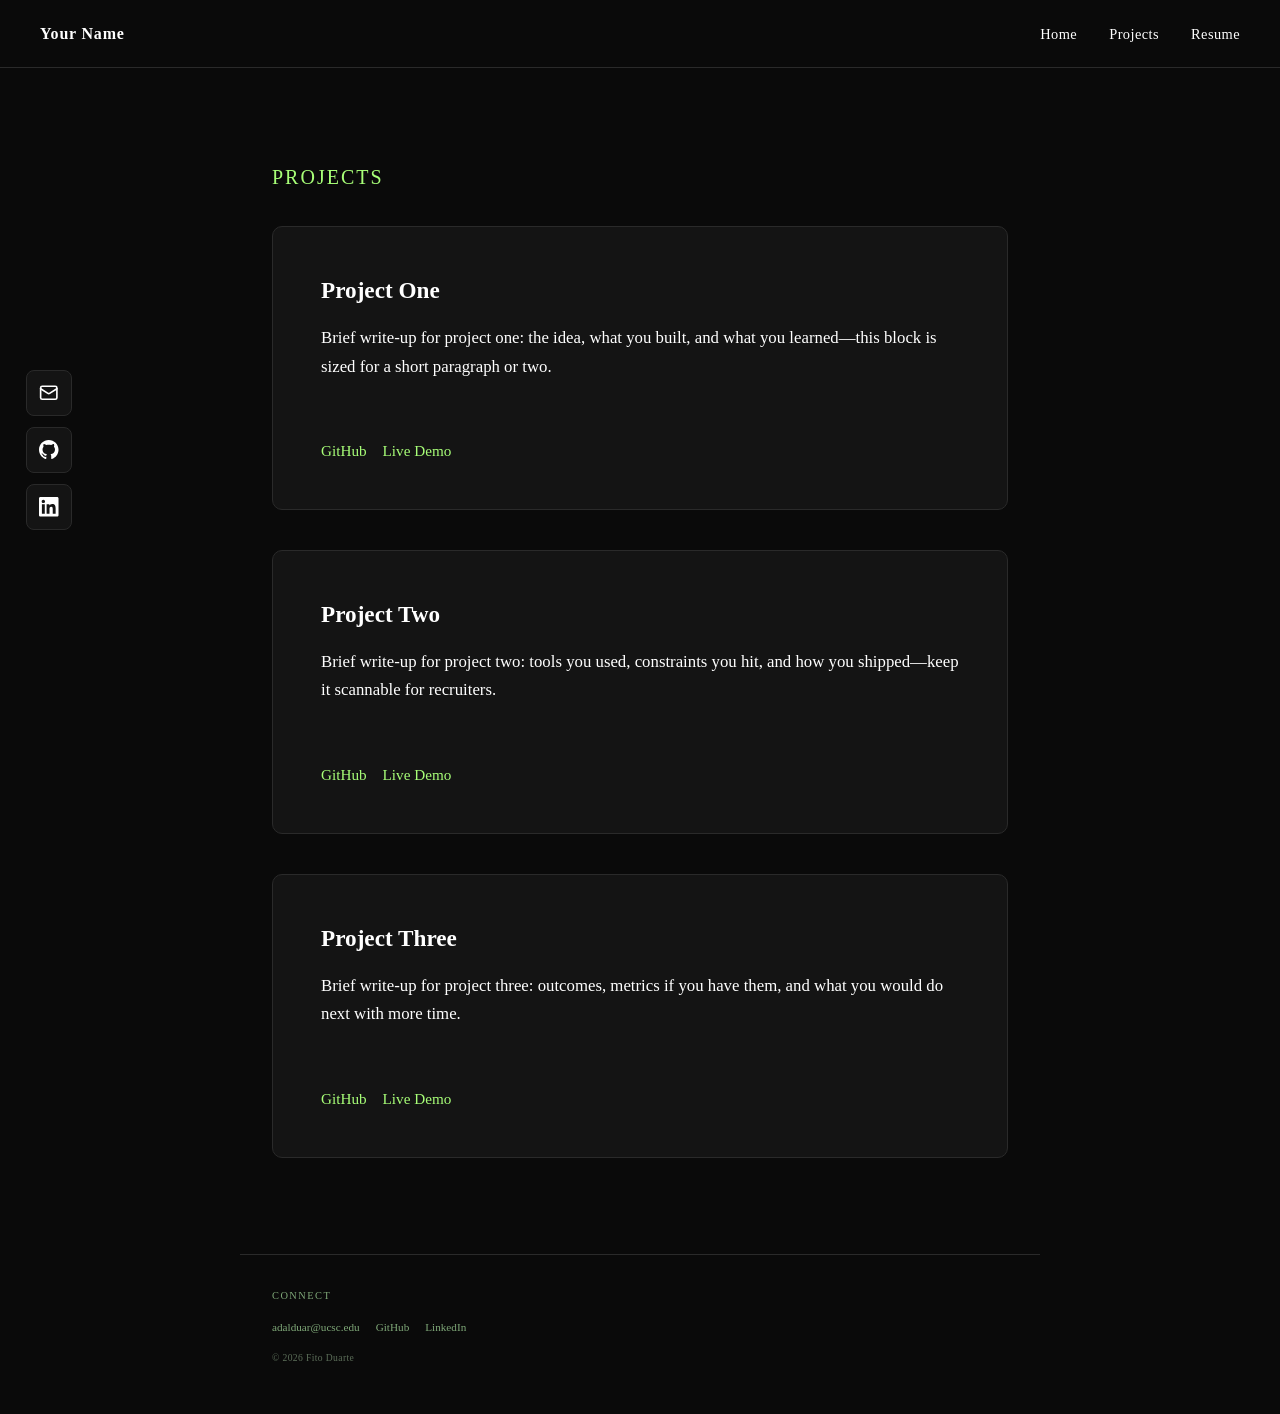
==== projects.html @ a1b9959f "Initial commit" ====
<!DOCTYPE html>
<html lang="en">
<head>
  <meta charset="UTF-8" />
  <meta name="viewport" content="width=device-width, initial-scale=1.0" />
  <title>Your Name — Projects</title>
  <link rel="stylesheet" href="style.css" />
</head>
<body class="page-projects">

<nav>
  <div class="nav-name"><a href="index.html">Your Name</a></div>
  <ul class="nav-links">
    <li><a href="index.html">Home</a></li>
    <li><a href="projects.html" class="active">Projects</a></li>
    <li><a href="resume.html">Resume</a></li>
  </ul>
</nav>

<div class="hero-connect hero-connect--dock" aria-label="Social links">
  <a class="hero-connect-link" href="mailto:adalduar@ucsc.edu" aria-label="Email">
    <svg xmlns="http://www.w3.org/2000/svg" viewBox="0 0 24 24" fill="none" stroke="currentColor" stroke-width="2" stroke-linecap="round" stroke-linejoin="round" aria-hidden="true"><rect width="20" height="16" x="2" y="4" rx="2"/><path d="m22 7-8.97 5.7a1.94 1.94 0 0 1-2.06 0L2 7"/></svg>
  </a>
  <a class="hero-connect-link" href="https://github.com/adalduar" target="_blank" rel="noopener noreferrer" aria-label="GitHub">
    <svg xmlns="http://www.w3.org/2000/svg" viewBox="0 0 24 24" fill="currentColor" aria-hidden="true"><path d="M12 0c-6.626 0-12 5.373-12 12 0 5.302 3.438 9.8 8.207 11.387.599.111.793-.261.793-.577v-2.234c-3.338.726-4.033-1.416-4.033-1.416-.546-1.387-1.333-1.756-1.333-1.756-1.089-.745.083-.729.083-.729 1.205.084 1.839 1.237 1.839 1.237 1.07 1.834 2.807 1.304 3.492.997.107-.775.418-1.305.762-1.604-2.665-.305-5.467-1.334-5.467-5.931 0-1.311.469-2.381 1.236-3.221-.124-.303-.535-1.524.117-3.176 0 0 1.008-.322 3.301 1.23.957-.266 1.983-.399 3.003-.404 1.02.005 2.047.138 3.006.404 2.291-1.552 3.297-1.23 3.297-1.23.653 1.653.242 2.874.118 3.176.77.84 1.235 1.911 1.235 3.221 0 4.609-2.807 5.624-5.479 5.921.43.372.823 1.102.823 2.222v3.293c0 .319.192.694.801.576 4.765-1.589 8.199-6.086 8.199-11.386 0-6.627-5.373-12-12-12z"/></svg>
  </a>
  <a class="hero-connect-link" href="https://www.linkedin.com/in/adalduar" target="_blank" rel="noopener noreferrer" aria-label="LinkedIn">
    <svg xmlns="http://www.w3.org/2000/svg" viewBox="0 0 24 24" fill="currentColor" aria-hidden="true"><path d="M20.447 20.452h-3.554v-5.569c0-1.328-.027-3.037-1.852-3.037-1.853 0-2.136 1.445-2.136 2.939v5.667H9.351V9h3.414v1.561h.046c.477-.9 1.637-1.85 3.37-1.85 3.601 0 4.267 2.37 4.267 5.455v6.286zM5.337 7.433c-1.144 0-2.063-.926-2.063-2.065 0-1.138.92-2.063 2.063-2.063 1.14 0 2.064.925 2.064 2.063 0 1.139-.925 2.065-2.064 2.065zm1.782 13.019H3.555V9h3.564v11.452zM22.225 0H1.771C.792 0 0 .774 0 1.729v20.542C0 23.227.792 24 1.771 24h20.451C23.2 24 24 23.227 24 22.271V1.729C24 .774 23.2 0 22.222 0h.003z"/></svg>
  </a>
</div>

<main>
  <div class="main-inner">
  <section id="projects">
    <h2>Projects</h2>
    <div class="project-grid">
      <article class="project-card" id="project-one">
        <h3>Project One</h3>
        <p class="project-summary">Brief write-up for project one: the idea, what you built, and what you learned—this block is sized for a short paragraph or two.</p>
        <div class="project-links">
          <a href="#">GitHub</a>
          <a href="#">Live Demo</a>
        </div>
      </article>
      <article class="project-card" id="project-two">
        <h3>Project Two</h3>
        <p class="project-summary">Brief write-up for project two: tools you used, constraints you hit, and how you shipped—keep it scannable for recruiters.</p>
        <div class="project-links">
          <a href="#">GitHub</a>
          <a href="#">Live Demo</a>
        </div>
      </article>
      <article class="project-card" id="project-three">
        <h3>Project Three</h3>
        <p class="project-summary">Brief write-up for project three: outcomes, metrics if you have them, and what you would do next with more time.</p>
        <div class="project-links">
          <a href="#">GitHub</a>
          <a href="#">Live Demo</a>
        </div>
      </article>
    </div>
  </section>
  </div>

  <footer class="site-footer">
    <h2 class="site-footer-title">Connect</h2>
    <ul class="site-footer-list">
      <li><a href="mailto:adalduar@ucsc.edu">adalduar@ucsc.edu</a></li>
      <li><a href="https://github.com/adalduar" target="_blank" rel="noopener noreferrer">GitHub</a></li>
      <li><a href="https://www.linkedin.com/in/adalduar" target="_blank" rel="noopener noreferrer">LinkedIn</a></li>
    </ul>
    <p class="site-footer-copy">© 2026 Fito Duarte</p>
  </footer>
</main>

<script src="script.js" defer></script>
</body>
</html>
---- style.css ----
/* ── Reset & Base ── */
* {
    margin: 0;
    padding: 0;
    box-sizing: border-box;
}

:root {
    --bg: #0a0a0a;
    --surface: #141414;
    --border: #2a2a2a;
    --text: #ffffff;
    --muted: #ffffff;
    --accent: #a8ff78;
    --connect: #7fa878;
    --connect-hover: #9bc49a;
    --connect-faint: #5c6e59;
}

html {
    scroll-behavior: smooth;
    height: 100%;
}

@media (prefers-reduced-motion: reduce) {
    html {
        scroll-behavior: auto;
    }

    .main-inner {
        animation: none;
        opacity: 1;
        transform: none;
    }

    main {
        opacity: 1;
        transform: none;
    }

    main.main--exiting {
        transition: none;
    }
}

body {
    background-color: var(--bg);
    color: var(--text);
    font-family: 'Bookman', serif;
    font-size: 16px;
    line-height: 1.7;
    min-height: 100%;
    min-height: 100dvh;
    display: flex;
    flex-direction: column;
}

/* ── Nav ── */
nav {
    position: fixed;
    top: 0;
    left: 0;
    right: 0;
    display: flex;
    justify-content: space-between;
    align-items: center;
    padding: 1.25rem 2.5rem;
    background-color: var(--bg);
    border-bottom: 1px solid var(--border);
    z-index: 100;
}

.nav-name {
    font-size: 1rem;
    font-weight: bold;
    letter-spacing: 0.05em;
}

.nav-name a {
    color: var(--text);
    text-decoration: none;
    transition: color 0.2s;
}

.nav-name a:hover {
    color: var(--accent);
}

.nav-links {
    list-style: none;
    display: flex;
    gap: 2rem;
}

.nav-links a {
    color: var(--text);
    text-decoration: none;
    font-size: 0.9rem;
    letter-spacing: 0.03em;
    transition: color 0.2s;
}

.nav-links a:hover {
    color: var(--accent);
}

@keyframes content-fade-in {
    from {
        opacity: 0;
        transform: translateY(10px);
    }
    to {
        opacity: 1;
        transform: translateY(0);
    }
}

main {
    flex: 1 0 auto;
    display: flex;
    flex-direction: column;
    min-height: 100vh;
    min-height: 100dvh;
    transition: opacity 0.14s ease-out, transform 0.14s ease-out;
}

.main-inner {
    animation: content-fade-in 0.22s ease-out both;
}

main.main--exiting {
    opacity: 0;
    transform: translateY(8px);
    pointer-events: none;
}

/* ── Sections ── */
section {
    max-width: 800px;
    margin: 0 auto;
    padding: 6rem 2rem;
}

main section:first-of-type {
    padding-top: 10rem;
}

h1 {
    font-size: 3rem;
    font-weight: normal;
    margin-bottom: 1rem;
    line-height: 1.2;
}

h2 {
    font-size: 1.25rem;
    font-weight: normal;
    margin-bottom: 2rem;
    color: var(--accent);
    letter-spacing: 0.1em;
    text-transform: uppercase;
}

h3 {
    font-size: 1.1rem;
    margin-bottom: 0.5rem;
}

p {
    color: var(--muted);
    max-width: 560px;
}

.accent {
    color: var(--accent);
}

#home h1 {
    font-size: 3.35rem;
    margin-bottom: 0.35rem;
    line-height: 1.15;
}

/* Minimal terminal-style box (reuse: wrap a <pre> in .terminal-box) */
.terminal-box {
    margin-top: 1.75rem;
    margin-left: 1.25rem;
    max-width: 36rem;
    background: transparent;
}

.terminal-box__body {
    margin: 0;
    padding: 0;
    font-family: ui-monospace, 'Cascadia Code', 'Source Code Pro', Menlo, Consolas, monospace;
    font-size: 0.98rem;
    line-height: 1.65;
    color: #c8e6c8;
    background: transparent;
    overflow-x: auto;
    white-space: pre-wrap;
    word-break: break-word;
}

.terminal-box__body code {
    font: inherit;
    color: inherit;
}

.terminal-box__code {
    color: #b8dcb8;
}

.terminal-box__str {
    color: #e8ffa8;
}

.terminal-box__type {
    color: var(--accent);
}

.terminal-box__fn {
    color: #9bc49a;
}

.terminal-box__var {
    color: #c8e6c8;
}

.hero-connect--dock {
    display: flex;
    flex-wrap: wrap;
    gap: 0.65rem;
}

@media (max-width: 767px) {
    .hero-connect--dock {
        justify-content: center;
        padding: 1rem 1.5rem 0.25rem;
    }
}

@media (min-width: 768px) {
    .hero-connect--dock {
        position: fixed;
        left: clamp(0.75rem, 2vw, 1.75rem);
        top: 50%;
        transform: translateY(-50%);
        flex-direction: column;
        flex-wrap: nowrap;
        z-index: 50;
    }
}

.hero-connect-link {
    display: inline-flex;
    align-items: center;
    justify-content: center;
    width: 2.9rem;
    height: 2.9rem;
    border: 1px solid var(--border);
    border-radius: 8px;
    color: var(--text);
    background: var(--surface);
    transition: border-color 0.2s, color 0.2s, background 0.2s;
}

.hero-connect-link:hover {
    border-color: var(--accent);
    color: var(--accent);
}

.hero-connect-link svg {
    width: 1.22rem;
    height: 1.22rem;
    display: block;
}

/* Home: compact project previews */
.home-projects {
    margin-top: 0;
    max-width: 800px;
}

.home-projects-heading {
    font-size: 0.95rem;
    font-weight: normal;
    margin-bottom: 0.5rem;
    color: var(--accent);
    letter-spacing: 0.1em;
    text-transform: uppercase;
}

.home-projects-lead {
    font-size: 0.85rem;
    margin-bottom: 1rem;
    max-width: 42rem;
}

.home-preview-grid {
    list-style: none;
    display: grid;
    grid-template-columns: repeat(auto-fit, minmax(200px, 1fr));
    gap: 0.85rem;
}

.home-preview-card {
    display: flex;
    flex-direction: column;
    gap: 0.45rem;
    padding: 1rem 1.1rem;
    border: 1px solid var(--border);
    border-radius: 8px;
    background: var(--surface);
    color: var(--text);
    text-decoration: none;
    transition: border-color 0.2s, background 0.2s;
}

.home-preview-card:hover {
    border-color: var(--accent);
}

.home-preview-title {
    font-size: 0.88rem;
    font-weight: bold;
    letter-spacing: 0.02em;
}

.home-preview-desc {
    font-size: 0.78rem;
    line-height: 1.5;
    color: var(--muted);
}

/* ── Project Grid ── */
.project-grid {
    display: grid;
    grid-template-columns: repeat(auto-fit, minmax(220px, 1fr));
    gap: 1.5rem;
}

.project-card {
    background: var(--surface);
    border: 1px solid var(--border);
    border-radius: 8px;
    padding: 1.5rem;
    transition: border-color 0.2s;
}

.project-card:hover {
    border-color: var(--accent);
}

.project-card p,
.project-summary {
    font-size: 0.9rem;
    margin: 0.5rem 0 1rem;
}

.project-links {
    display: flex;
    gap: 1rem;
}

.project-links a {
    color: var(--accent);
    text-decoration: none;
    font-size: 0.85rem;
    border-bottom: 1px solid transparent;
    transition: border-color 0.2s;
}

.project-links a:hover {
    border-color: var(--accent);
}

/* Projects page: large single-column cards (original style, scaled up) */
.page-projects .project-grid {
    grid-template-columns: 1fr;
    gap: 2.5rem;
}

.page-projects .project-card {
    padding: 2.75rem 3rem;
    border-radius: 10px;
    scroll-margin-top: 5.5rem;
    min-height: 14rem;
}

.page-projects .project-card h3 {
    font-size: 1.45rem;
    margin-bottom: 0.85rem;
}

.page-projects .project-summary {
    font-size: 1.05rem;
    line-height: 1.7;
    max-width: none;
    min-height: 5.5em;
    margin: 0 0 1.35rem;
}

.page-projects .project-links a {
    font-size: 0.95rem;
}

/* ── Resume Button ── */
.resume-btn {
    display: inline-block;
    margin-top: 1rem;
    padding: 0.75rem 1.75rem;
    border: 1px solid var(--accent);
    color: var(--accent);
    text-decoration: none;
    font-size: 0.9rem;
    border-radius: 4px;
    transition: background 0.2s, color 0.2s;
}

.resume-btn:hover {
    background: var(--accent);
    color: #0a0a0a;
}

/* ── Footer (connect) ── */
.site-footer {
    max-width: 800px;
    width: 100%;
    margin-top: auto;
    margin-left: auto;
    margin-right: auto;
    padding: 2rem 2rem 3rem;
    border-top: 1px solid var(--border);
}

.site-footer-title {
    font-size: 0.65rem;
    font-weight: normal;
    margin-bottom: 0.5rem;
    color: var(--connect);
    letter-spacing: 0.14em;
    text-transform: uppercase;
}

.site-footer-list {
    list-style: none;
    display: flex;
    flex-direction: row;
    flex-wrap: wrap;
    align-items: center;
    gap: 0.35rem 1rem;
}

.site-footer-list a {
    color: var(--connect);
    text-decoration: none;
    font-size: 0.7rem;
    transition: color 0.2s;
}

.site-footer-list a:hover {
    color: var(--connect-hover);
    text-decoration: underline;
}

.site-footer-copy {
    margin-top: 0.65rem;
    font-size: 0.6rem;
    color: var(--connect-faint);
    letter-spacing: 0.04em;
}
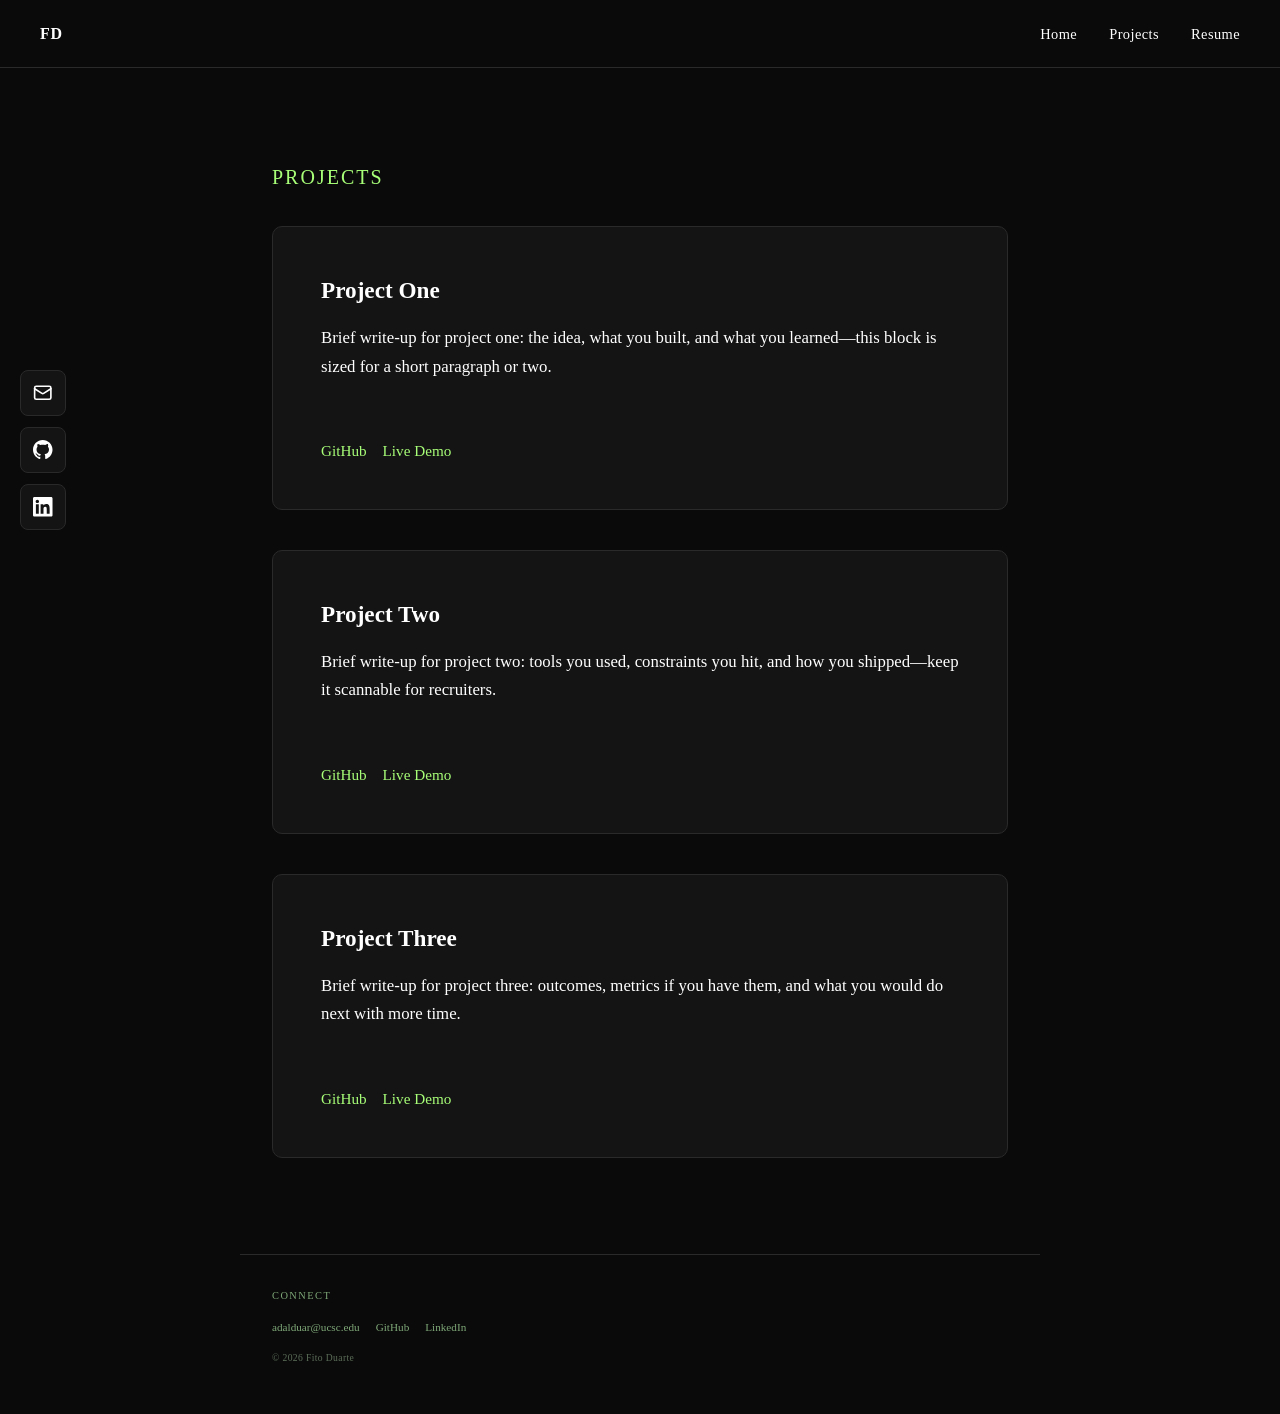
==== commit 0ef72fd4: "fixes" ====
--- a/projects.html
+++ b/projects.html
@@ -9,7 +9,7 @@
 <body class="page-projects">
 
 <nav>
-  <div class="nav-name"><a href="index.html">Your Name</a></div>
+  <div class="nav-name"><a href="index.html">FD</a></div>
   <ul class="nav-links">
     <li><a href="index.html">Home</a></li>
     <li><a href="projects.html" class="active">Projects</a></li>
--- a/style.css
+++ b/style.css
@@ -126,6 +126,36 @@
 
 .main-inner {
     animation: content-fade-in 0.22s ease-out both;
+}
+
+/* Home: hero never uses the main page-enter fade (typing or static in HTML) */
+body.page-home .main-inner {
+    animation: none;
+    opacity: 1;
+    transform: none;
+}
+
+body.page-home #home {
+    opacity: 1;
+    transform: none;
+    animation: none;
+}
+
+/* First visit: type into the plain terminal layer; finished block stays hidden */
+html.home-intro-typing body.page-home .terminal-box__finished {
+    display: none;
+}
+
+html.home-intro-typing body.page-home .terminal-box__typing {
+    display: block;
+}
+
+body.page-home .terminal-box__typing {
+    display: none;
+}
+
+body.page-home .terminal-box__finished {
+    display: block;
 }
 
 main.main--exiting {
@@ -227,6 +257,115 @@
     color: #c8e6c8;
 }
 
+/* Home intro: only hide lower sections while first-visit typing runs */
+html.home-intro-typing body.page-home .home-intro-reveal:not(.hero-connect--dock) {
+    opacity: 0;
+    visibility: hidden;
+    pointer-events: none;
+    transform: translateY(1.35rem);
+    transition:
+        opacity 0.9s cubic-bezier(0.22, 1, 0.36, 1),
+        transform 0.9s cubic-bezier(0.22, 1, 0.36, 1),
+        visibility 0.9s;
+    transition-delay: var(--reveal-delay, 0s);
+}
+
+html.home-intro-typing body.page-home .home-intro-reveal.hero-connect--dock {
+    opacity: 0;
+    visibility: hidden;
+    pointer-events: none;
+    transition:
+        opacity 0.9s cubic-bezier(0.22, 1, 0.36, 1),
+        visibility 0.9s;
+    transition-delay: var(--reveal-delay, 0s);
+}
+
+html.home-intro-typing body.page-home .home-intro-reveal--visible:not(.hero-connect--dock),
+body.page-home .home-intro-reveal.home-intro-reveal--visible:not(.hero-connect--dock) {
+    opacity: 1;
+    visibility: visible;
+    pointer-events: auto;
+    transform: translateY(0);
+}
+
+html.home-intro-typing body.page-home .home-intro-reveal.hero-connect--dock.home-intro-reveal--visible,
+body.page-home .home-intro-reveal.hero-connect--dock.home-intro-reveal--visible {
+    opacity: 1;
+    visibility: visible;
+    pointer-events: auto;
+}
+
+/* Navigating back to home: fade main content only; nav + socials stay put */
+html.home-intro-return body.page-home main {
+    animation: content-fade-in 0.42s cubic-bezier(0.22, 1, 0.36, 1) both;
+}
+
+html.home-intro-return nav,
+html.home-intro-return body.page-home .hero-connect--dock {
+    animation: none;
+    opacity: 1;
+    visibility: visible;
+    pointer-events: auto;
+    transition: none;
+}
+
+html.home-intro-return body.page-home .home-intro-reveal:not(.hero-connect--dock) {
+    opacity: 1;
+    visibility: visible;
+    pointer-events: auto;
+    transform: none;
+}
+
+body.page-home.home-intro-skip-reveal .home-intro-reveal:not(.hero-connect--dock) {
+    transition: none;
+    transform: none;
+}
+
+.typing-cursor {
+    display: inline-block;
+    width: 0.5em;
+    height: 0.95em;
+    margin-left: 2px;
+    background: var(--accent);
+    vertical-align: text-bottom;
+    animation: typing-cursor-blink 0.9s step-end infinite;
+}
+
+@keyframes typing-cursor-blink {
+    50% {
+        opacity: 0;
+    }
+}
+
+@media (prefers-reduced-motion: reduce) {
+    html.home-intro-return body.page-home main {
+        animation: none;
+        opacity: 1;
+        transform: none;
+    }
+
+    html.home-intro-return nav,
+    html.home-intro-return body.page-home .hero-connect--dock {
+        animation: none;
+        opacity: 1;
+    }
+
+    html.home-intro-typing body.page-home .home-intro-reveal:not(.hero-connect--dock),
+    html.home-intro-typing body.page-home .home-intro-reveal--visible:not(.hero-connect--dock),
+    html.home-intro-typing body.page-home .home-intro-reveal.hero-connect--dock,
+    html.home-intro-typing body.page-home .home-intro-reveal.hero-connect--dock.home-intro-reveal--visible {
+        opacity: 1;
+        visibility: visible;
+        pointer-events: auto;
+        transform: none;
+        transition: none;
+    }
+
+    .typing-cursor {
+        display: none;
+    }
+}
+
 .hero-connect--dock {
     display: flex;
     flex-wrap: wrap;
@@ -243,12 +382,14 @@
 @media (min-width: 768px) {
     .hero-connect--dock {
         position: fixed;
-        left: clamp(0.75rem, 2vw, 1.75rem);
+        left: 1.25rem;
         top: 50%;
         transform: translateY(-50%);
         flex-direction: column;
         flex-wrap: nowrap;
         z-index: 50;
+        margin: 0;
+        padding: 0;
     }
 }
 
